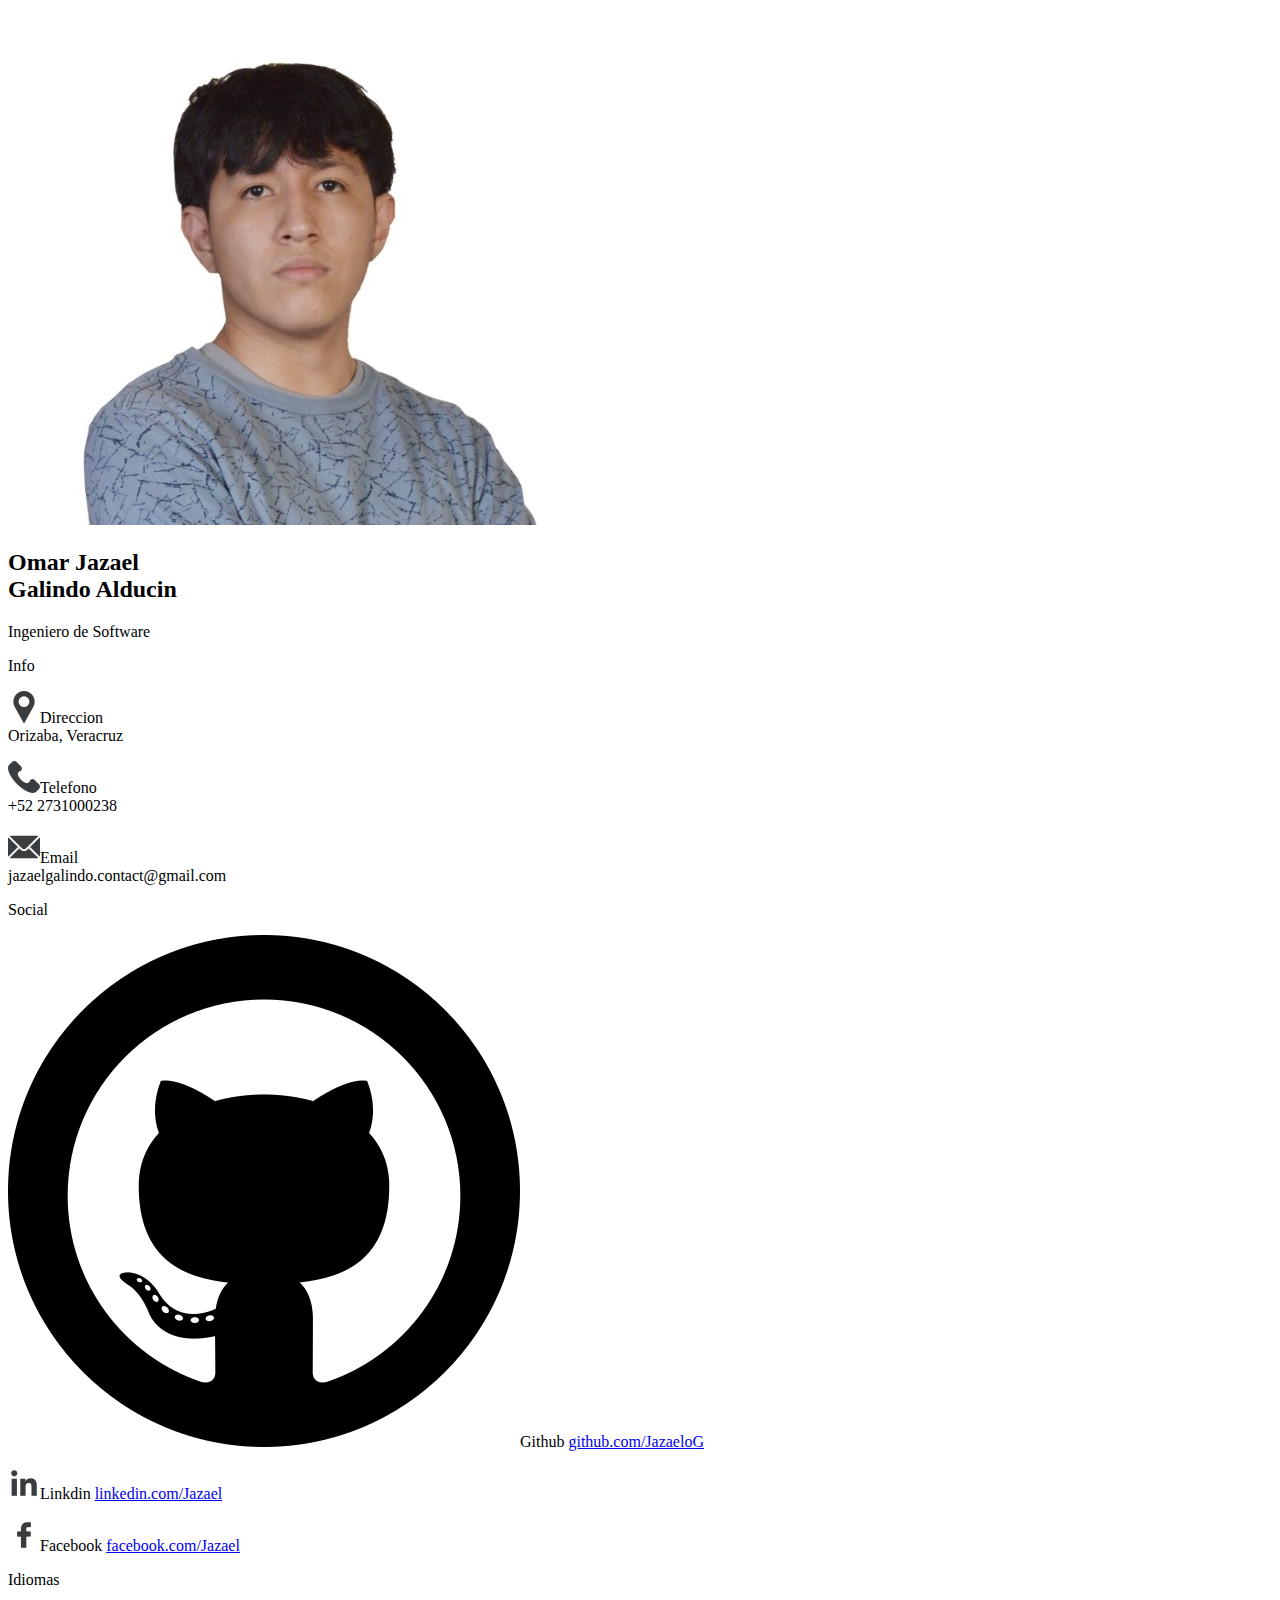
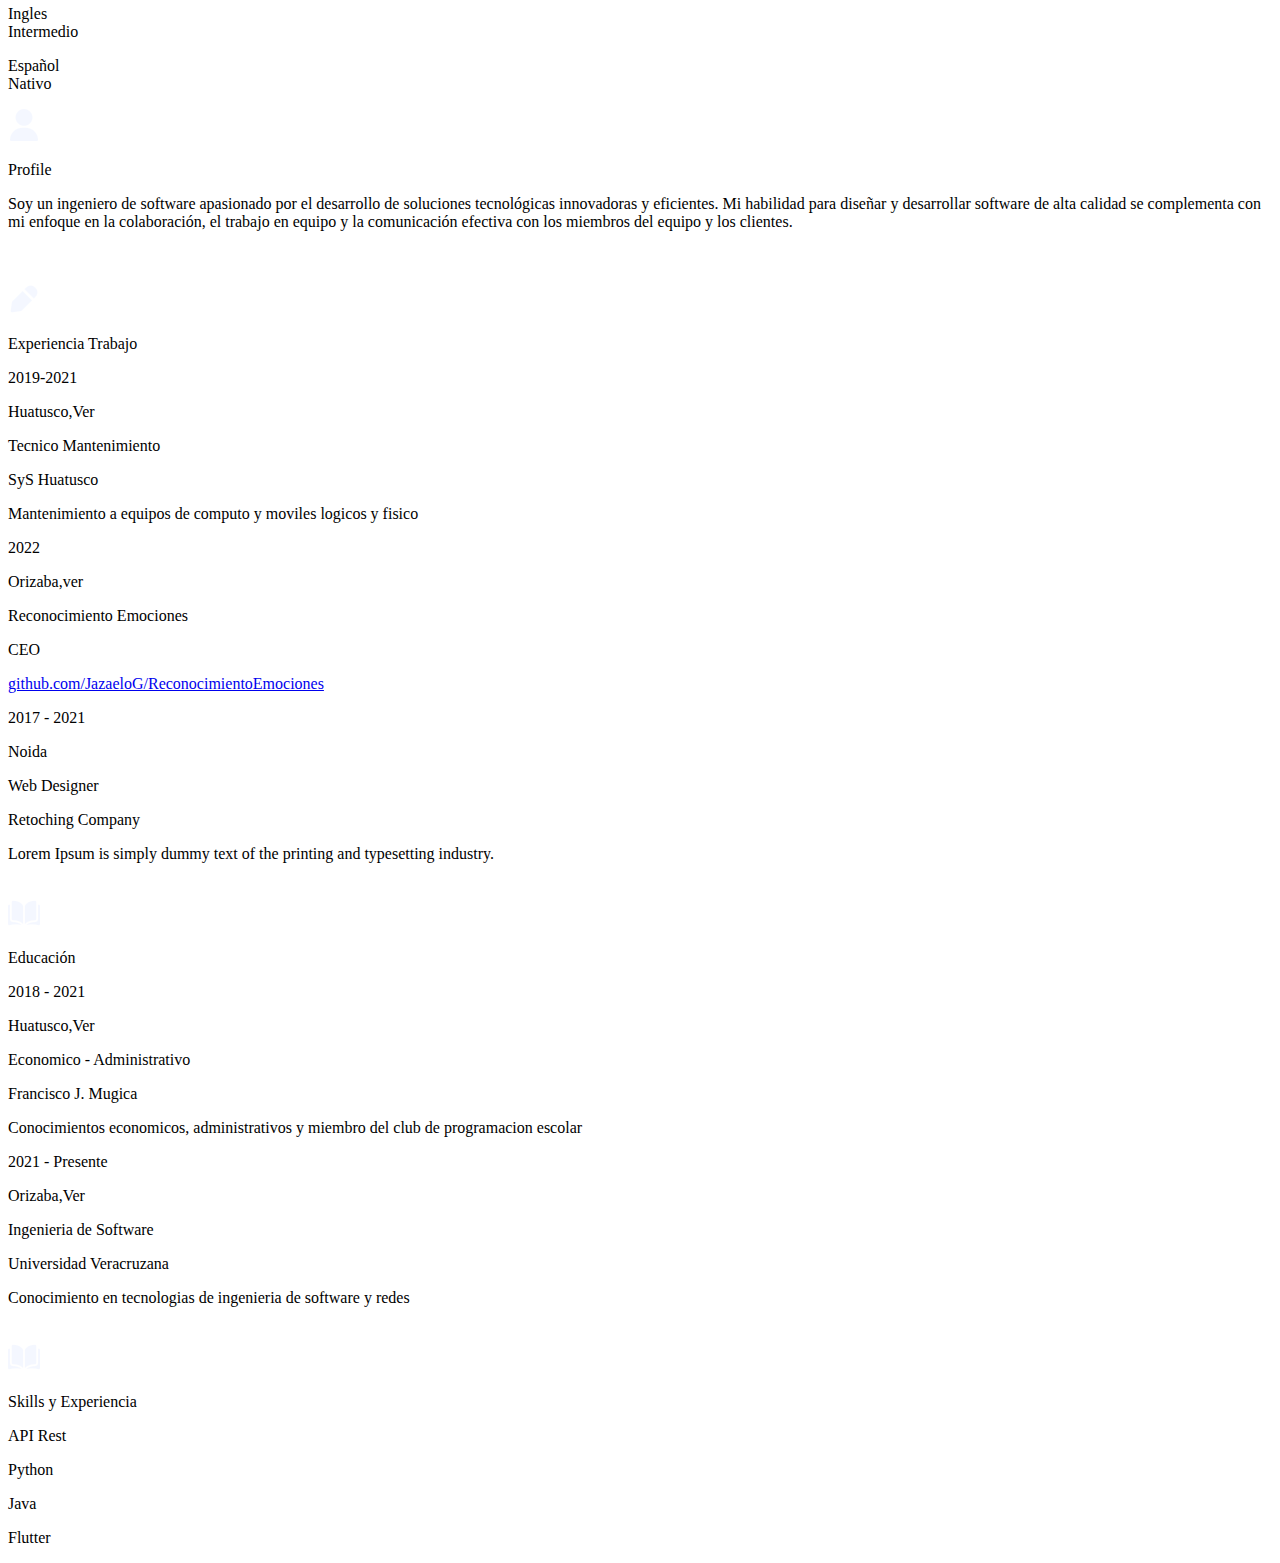
==== index.html @ 89454e0b "Cambios" ====
<!DOCTYPE html>
<html>
<head>
	<title></title>
	<link rel="stylesheet" type="text/css" href="css/style.css">

</head>
<body>

<div class="resume-box">
	
	<div class="left-section">
		<div class="profile">
		<img src="image/profileFoto.jpeg" class="profile-img">
		<div class="blue-box"></div>
		</div>
		<h2 class="name">Omar Jazael <br><span>Galindo Alducin</span></h2>
		<p class="n-p">Ingeniero de Software</p>


		<div class="info">
			<p class="heading">Info</p>
			<p class="p1"><span class="span1"><img src="image/location.png"></span>Direccion<span> <br>Orizaba, Veracruz</span></p>
			<p class="p1"><span class="span1"><img src="image/call.png"></span>Telefono<span> <br>+52 2731000238</span></p>
			<p class="p1"><span class="span1"><img src="image/mail.png"></span>Email<span> <br>jazaelgalindo.contact@gmail.com</span></p>
		</div>

		<div class="info">
			<p class="heading">Social</p>
			<p class="p1"><span class="span1"><img src="image/github.png"></span>Github<span> <a href="https://github.com/JazaeloG">github.com/JazaeloG</a>
			<p class="p1"><span class="span1"><img src="image/linkedin.png"></span>Linkdin<span> <a href="https://www.linkedin.com/in/omar-jazael-galindo-alducin-33a898269/">linkedin.com/Jazael</a>
			<p class="p1"><span class="span1"><img src="image/facebook.png"></span>Facebook<span> <a href="https://www.facebook.com/jazael.galindo/?locale=es_ES">facebook.com/Jazael</a>
		</div>

		<div class="info">
			<p class="heading">Idiomas</p>
			<p class="p1"><span class="span1"></span>Ingles<span> <br>Intermedio</span></p>
			<p class="p1"><span class="span1"></span>Español<span> <br>Nativo</span></p>
		</div>

	</div>

	<div class="right-section">
		<div class="right-heading">
			<img src="image/user.png">
			<p class="p2">Profile</p>
		</div>
		<p class="p3">Soy un ingeniero de software apasionado por el desarrollo de soluciones tecnológicas innovadoras y eficientes. Mi habilidad para diseñar y desarrollar software de alta calidad se complementa con mi enfoque en la colaboración, el trabajo en equipo y la comunicación efectiva con los miembros del equipo y los clientes.</p>

		<div class="clearfix"></div>
		<br><br>
		<div class="right-heading">
			<img src="image/pencil.png">
			<p class="p2">Experiencia Trabajo</p>
		</div>
		<div class="clearfix"></div>
		<div class="lr-box">
		<div class="left">
			<p class="p4">2019-2021</p>
			<p class="p5">Huatusco,Ver</p>
		</div>

		<div class="right">
			<p class="p4">Tecnico Mantenimiento</p>
			<p class="p5">SyS Huatusco</p>
			<p class="p5">Mantenimiento a equipos de computo y moviles logicos y fisico</p>
		</div>
		<div class="clearfix"></div>
		</div>

		<div class="lr-box">
		<div class="left">
			<p class="p4">2022</p>
			<p class="p5">Orizaba,ver</p>
		</div>

		<div class="right">
			<p class="p4">Reconocimiento Emociones</p>
			<p class="p5">CEO</p>
			<a href="https://github.com/JazaeloG/ReconocerEmociones">github.com/JazaeloG/ReconocimientoEmociones</a>
		</div>
		<div class="clearfix"></div>
		</div>

		<div class="lr-box">
		<div class="left">
			<p class="p4">2017 - 2021</p>
			<p class="p5">Noida</p>
		</div>

		<div class="right">
			<p class="p4">Web Designer</p>
			<p class="p5">Retoching Company</p>
			<p class="p5">Lorem Ipsum is simply dummy text of the printing and typesetting industry.</p>
		</div>
		<div class="clearfix"></div>
		</div>


		<br>
		<div class="right-heading">
			<img src="image/edu.png">
			<p class="p2">Educación</p>
		</div>
		<div class="clearfix"></div>
		<div class="lr-box">
		<div class="left">
			<p class="p4">2018 - 2021</p>
			<p class="p5">Huatusco,Ver</p>
		</div>

		<div class="right">
			<p class="p4">Economico - Administrativo</p>
			<p class="p5">Francisco J. Mugica</p>
			<p class="p5">Conocimientos economicos, administrativos y miembro del club de programacion escolar </p>
		</div>
		<div class="clearfix"></div>
		</div>

		<div class="lr-box">
		<div class="left">
			<p class="p4">2021 - Presente</p>
			<p class="p5">Orizaba,Ver</p>
		</div>

		<div class="right">
			<p class="p4">Ingenieria de Software</p>
			<p class="p5">Universidad Veracruzana</p>
			<p class="p5">Conocimiento en tecnologias de ingenieria de software y redes </p>
		</div>
		<div class="clearfix"></div>
		</div>

		<br>
		<div class="right-heading">
			<img src="image/edu.png">
			<p class="p2">Skills y Experiencia</p>
		</div>
		<div class="clearfix"></div>
		<div class="s-box">
			<p class="p6">API Rest</p>
			<div id="progress"></div>
			<p class="p6">Python</p>
			<div id="progress2"></div>
			
		</div>
		<div class="s-box">
			<p class="p6">Java</p>
			<div id="progress2"></div>
			<p class="p6">Flutter</p>
			<div id="progress3"></div>
		</div>


		<div class="clearfix"></div>

	</div>

		<div class="clearfix"></div>

</div>
</body>
</html>
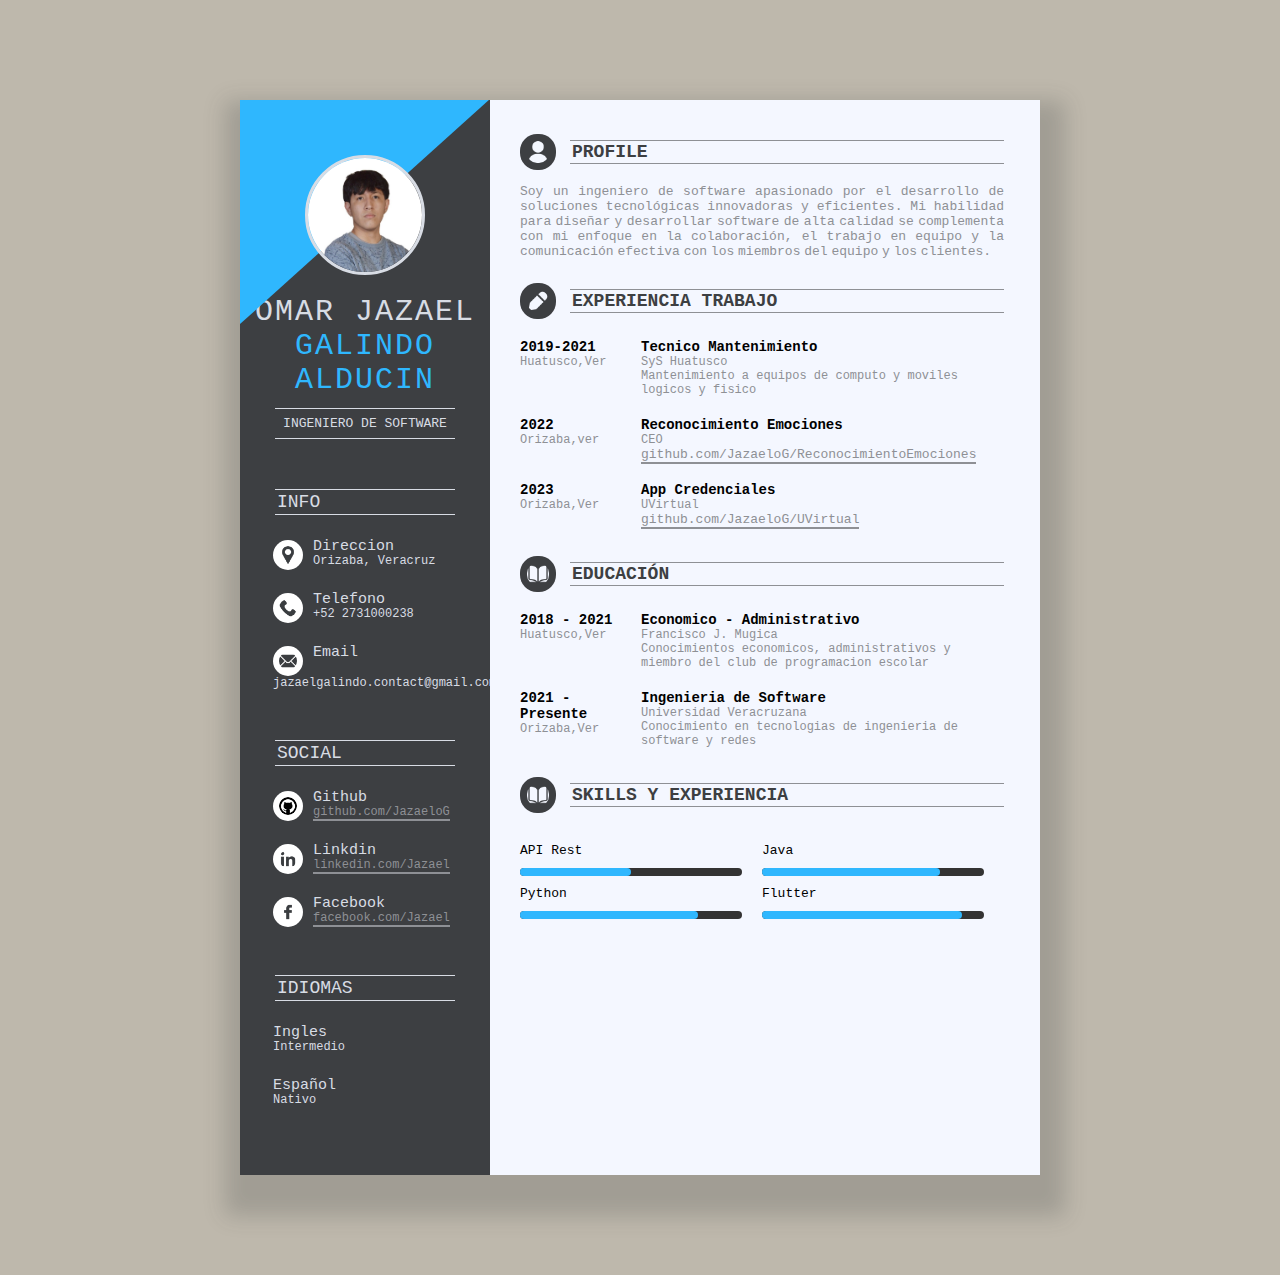
==== commit af7a5fd7: "Cambios Definitivos" ====
--- a/index.html
+++ b/index.html
@@ -2,7 +2,7 @@
 <html>
 <head>
 	<title></title>
-	<link rel="stylesheet" type="text/css" href="css/style.css">
+	<link rel="stylesheet" type="text/css" href="style.css">
 
 </head>
 <body>
@@ -84,14 +84,14 @@
 
 		<div class="lr-box">
 		<div class="left">
-			<p class="p4">2017 - 2021</p>
-			<p class="p5">Noida</p>
+			<p class="p4">2023</p>
+			<p class="p5">Orizaba,Ver</p>
 		</div>
 
 		<div class="right">
-			<p class="p4">Web Designer</p>
-			<p class="p5">Retoching Company</p>
-			<p class="p5">Lorem Ipsum is simply dummy text of the printing and typesetting industry.</p>
+			<p class="p4">App Credenciales</p>
+			<p class="p5">UVirtual</p>
+			<a href="https://github.com/JazaeloG/uvirtual">github.com/JazaeloG/UVirtual</a>
 		</div>
 		<div class="clearfix"></div>
 		</div>
--- a/style.css
+++ b/style.css
@@ -0,0 +1,267 @@
+:root{
+	--bgcolor:#beb8ac;
+	--blue:#2fb7fe;
+	--black:#3D3F42;
+	--white:#f4f7ff;
+	--gray:#d8dce4;
+	--lightgray:#8e9095;
+}
+*{
+	margin: 0px;
+	padding: 0px;
+	box-sizing: border-box;
+	font-family: monospace;
+}
+body{
+	background: var(--bgcolor);
+}
+.clearfix{
+	clear: both;
+}
+.resume-box{
+	width: 800px;
+	height: 1075px;
+	margin: 100px auto;
+	background: var(--white);
+	box-shadow: 5px 21px 20px 20px #3d3f4238;
+}
+.left-section{
+	background: var(--black);
+	width: 250px;
+	height: 1075px;
+	float: left;
+}
+.profile{
+	overflow: hidden;
+	position: relative;
+}
+.blue-box{
+    width: 257px;
+    height: 407px;
+    background: var(--blue);
+    margin-left: -100px;
+    transform: rotateZ(48deg);
+    margin-top: -178px;
+    
+}
+.profile-img{
+	    position: absolute;
+    z-index: 9;
+    width: 120px;
+    height: 120px;
+    transform: translate(-50%, -50%);
+    left: 50%;
+    top: 50%;
+    border-radius: 50%;
+    border: 3px solid var(--gray);
+}
+.name{
+    color: var(--gray);
+    text-align: center;
+    margin-top: -34px;
+    font-size: 30px;
+    letter-spacing: 2px;
+    font-weight: 400;
+    text-transform: uppercase;
+}
+.name span{
+	color: var(--blue);
+}
+.n-p{
+	width: 180px;
+    margin: 0 auto;
+    text-align: center;
+    padding: 7px;
+    border-bottom: 1px solid var(--gray);
+    border-top: 1px solid var(--gray);
+    color: var(--gray);
+    margin-top: 11px;
+    text-transform: uppercase;
+}
+.info{
+	margin-top: 50px;
+}
+.heading{
+	width: 180px;
+    margin: 0 auto;
+    padding: 2px;
+    border-bottom: 1px solid var(--gray);
+    border-top: 1px solid var(--gray);
+    color: var(--gray);
+    margin-top: 10px;
+    text-transform: uppercase;
+    font-size: 18px;
+}
+.p1{
+	color: var(--gray);
+	width: 184px;
+	margin: 0 auto;
+	margin-top: 25px;
+	font-size: 15px;
+    line-height: 14px;
+}
+.p1 span{
+	font-size: 12px;
+}
+.span1 img{
+	background: white;
+    width: 30px;
+    padding: 6px;
+    border-radius: 16px;
+    float: left;
+    margin-right: 10px;
+}
+.right-section{
+	padding: 40px 30px;
+    background: var(--white);
+    width: 68%;
+    float: left;
+    height: 1000px;
+}
+.right-heading img{
+	background: #3d3f42;
+    width: 36px;
+    padding: 7px;
+    border-radius: 17px;
+    float: left;
+    display: inline-block;
+    margin-top: -6px;
+}
+.p2{
+    margin: 0 auto;
+    padding: 2px;
+    border-bottom: 1px solid var(--lightgray);
+    border-top: 1px solid var(--lightgray);
+    color: var(--black);
+    text-transform: uppercase;
+    font-size: 18px;
+    font-weight: bolder;
+    margin-left: 50px;
+    line-height: 18px;
+}
+.p3{
+	margin-top: 20px;
+	color: var(--lightgray);
+	text-align: justify;
+	word-spacing: -4px;
+}
+.left{
+	width: 25%;
+	float: left;
+}
+.right{
+	width: 75%;
+	float: left;
+}
+.lr-box{
+	margin-top: 20px;
+	margin-bottom: 20px;
+}
+.p4{
+	font-size: 14px;
+	font-weight: 600;
+}
+.p5{
+	font-size: 12px;
+	color: var(--lightgray);
+}
+.s-box{
+	width: 50%;
+    float: left;
+    padding: 20px 20px 20px 0px;
+}
+#progress {
+    background: #333;
+    border-radius: 13px;
+    height: 8px;
+    width: 100%;
+}
+
+#progress:after {
+    content: '';
+    display: block;
+    background: var(--blue);
+    width: 50%;
+    height: 100%;
+    border-radius: 9px;
+}
+#progress1 {
+    background: #333;
+    border-radius: 13px;
+    height: 8px;
+    width: 100%;
+}
+
+#progress1:after {
+    content: '';
+    display: block;
+    background: var(--blue);
+    width: 40%;
+    height: 100%;
+    border-radius: 9px;
+}
+#progress2 {
+    background: #333;
+    border-radius: 13px;
+    height: 8px;
+    width: 100%;
+}
+
+#progress2:after {
+    content: '';
+    display: block;
+    background: var(--blue);
+    width: 80%;
+    height: 100%;
+    border-radius: 9px;
+}
+
+#progress3 {
+    background: #333;
+    border-radius: 13px;
+    height: 8px;
+    width: 100%;
+}
+
+#progress3:after {
+    content: '';
+    display: block;
+    background: var(--blue);
+    width: 90%;
+    height: 100%;
+    border-radius: 9px;
+}
+.p6{
+	margin-top: 10px;
+	margin-bottom: 10px;
+}
+.h-img{
+	margin-top: 25px;
+    width: 45px;
+    margin-right: 45px;
+}
+
+a {
+    text-decoration: none; 
+    color: #8e9095; 
+    border-bottom: 2px solid #8e9095; 
+    transition: all 0.2s ease-in-out; 
+  }
+  
+  a:hover {
+    color: #2fb7fe; 
+    border-bottom-color: #8e9095;
+}
+
+b {
+    text-decoration: none; 
+    color: #8e9095; 
+    border-bottom: 2px solid #8e9095; 
+    transition: all 0.2s ease-in-out; 
+  }
+  
+  b:hover {
+    color: #2fb7fe; 
+    border-bottom-color: #8e9095;
+  }
+  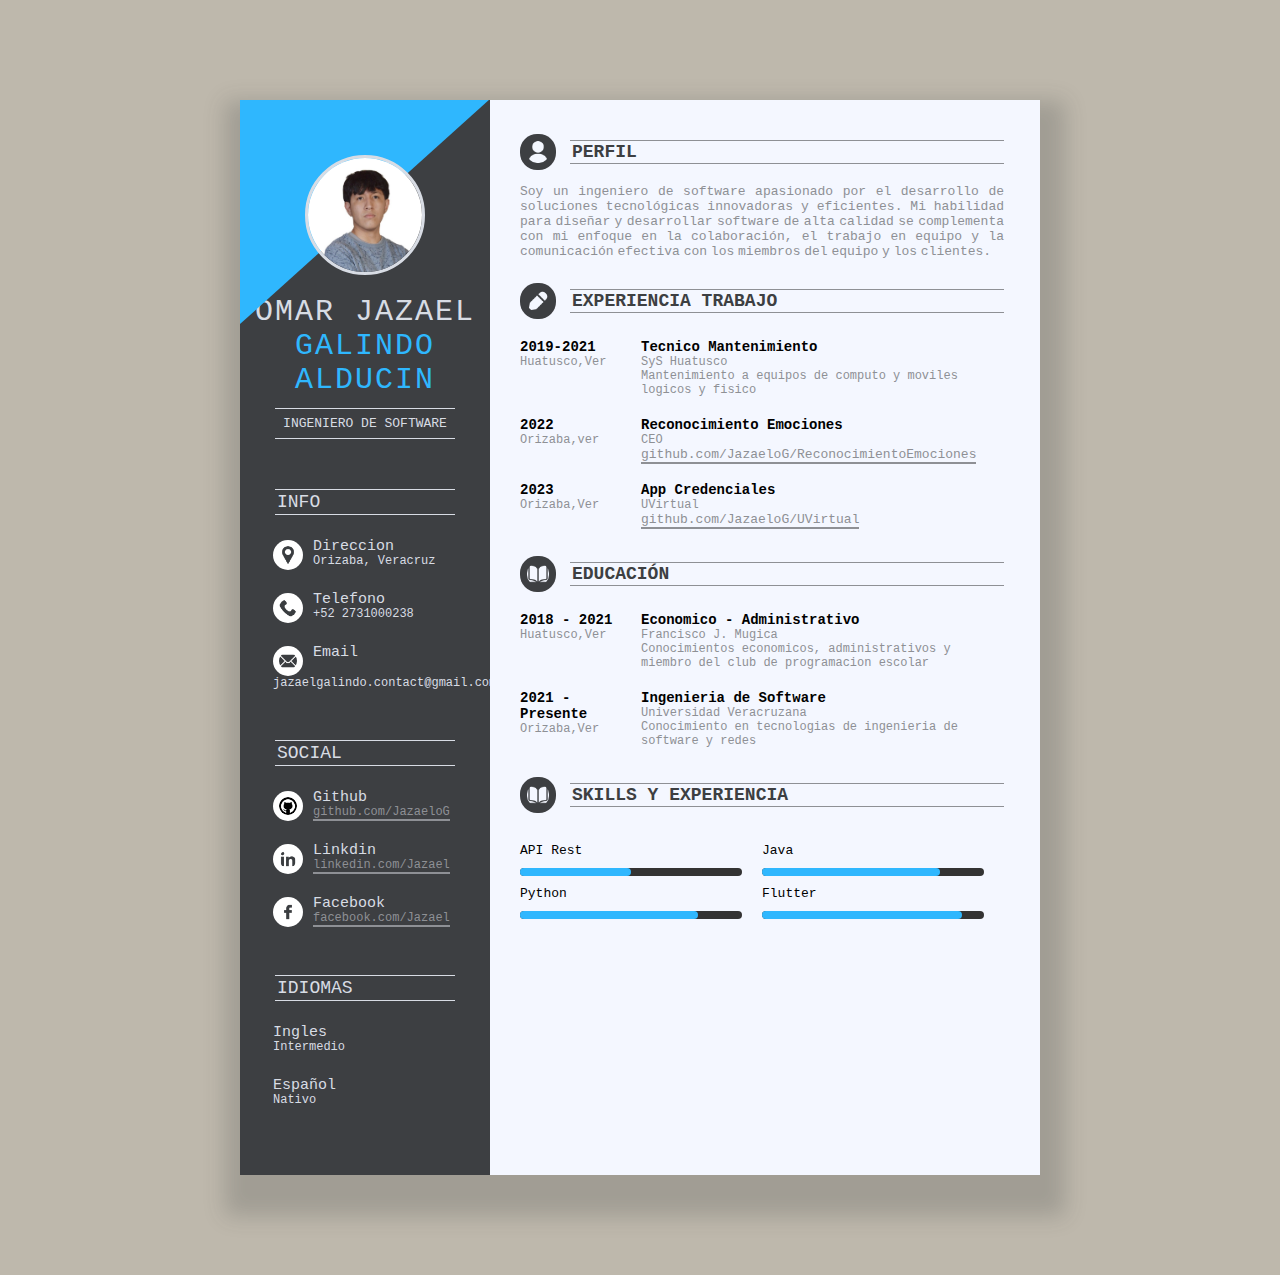
==== commit e5f90bc3: "Perfil" ====
--- a/index.html
+++ b/index.html
@@ -1,7 +1,7 @@
 <!DOCTYPE html>
 <html>
 <head>
-	<title></title>
+	<title>CV_OmarJazael</title>
 	<link rel="stylesheet" type="text/css" href="style.css">
 
 </head>
@@ -43,7 +43,7 @@
 	<div class="right-section">
 		<div class="right-heading">
 			<img src="image/user.png">
-			<p class="p2">Profile</p>
+			<p class="p2">Perfil</p>
 		</div>
 		<p class="p3">Soy un ingeniero de software apasionado por el desarrollo de soluciones tecnológicas innovadoras y eficientes. Mi habilidad para diseñar y desarrollar software de alta calidad se complementa con mi enfoque en la colaboración, el trabajo en equipo y la comunicación efectiva con los miembros del equipo y los clientes.</p>
 
@@ -77,7 +77,7 @@
 		<div class="right">
 			<p class="p4">Reconocimiento Emociones</p>
 			<p class="p5">CEO</p>
-			<a href="https://github.com/JazaeloG/ReconocerEmociones">github.com/JazaeloG/ReconocimientoEmociones</a>
+			<a href="./proyectoEmociones/emociones.html">github.com/JazaeloG/ReconocimientoEmociones</a>
 		</div>
 		<div class="clearfix"></div>
 		</div>
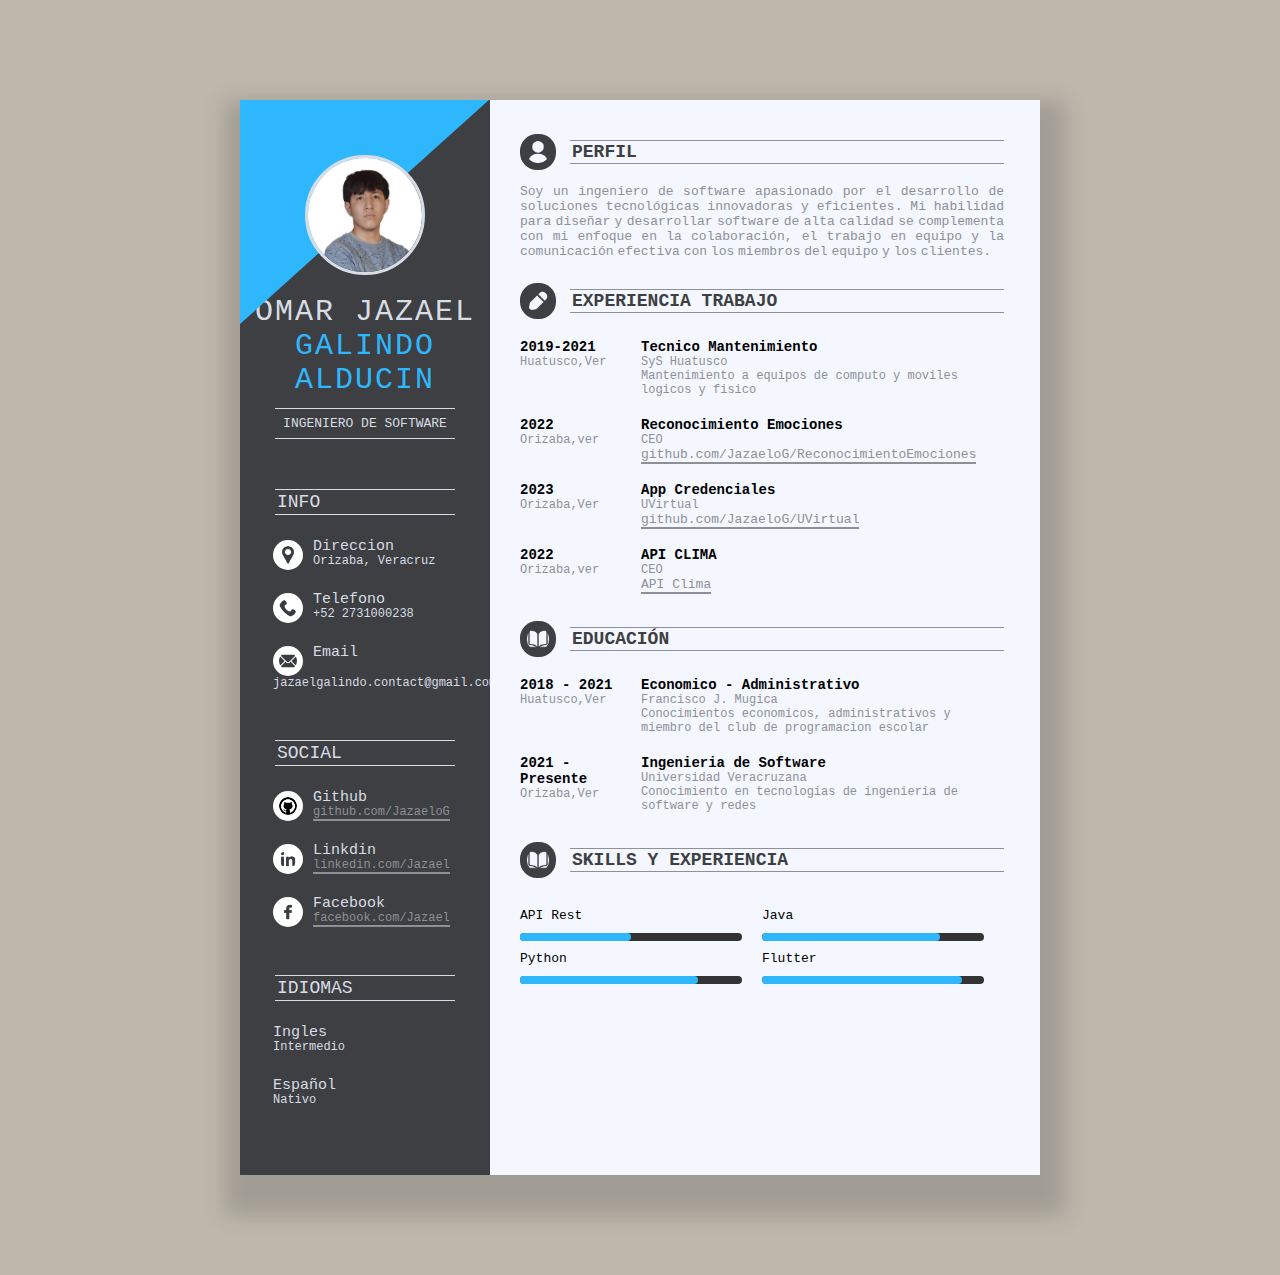
==== commit 4d4e272d: "APIClima_Added" ====
--- a/index.html
+++ b/index.html
@@ -96,6 +96,21 @@
 		<div class="clearfix"></div>
 		</div>
 
+		<div class="lr-box">
+			<div class="left">
+				<p class="p4">2022</p>
+				<p class="p5">Orizaba,ver</p>
+			</div>
+	
+			<div class="right">
+				<p class="p4">API CLIMA</p>
+				<p class="p5">CEO</p>
+				<a href="./climaAPI/index.html">API Clima</a>
+			</div>
+			<div class="clearfix"></div>
+			</div>
+	
+
 
 		<br>
 		<div class="right-heading">
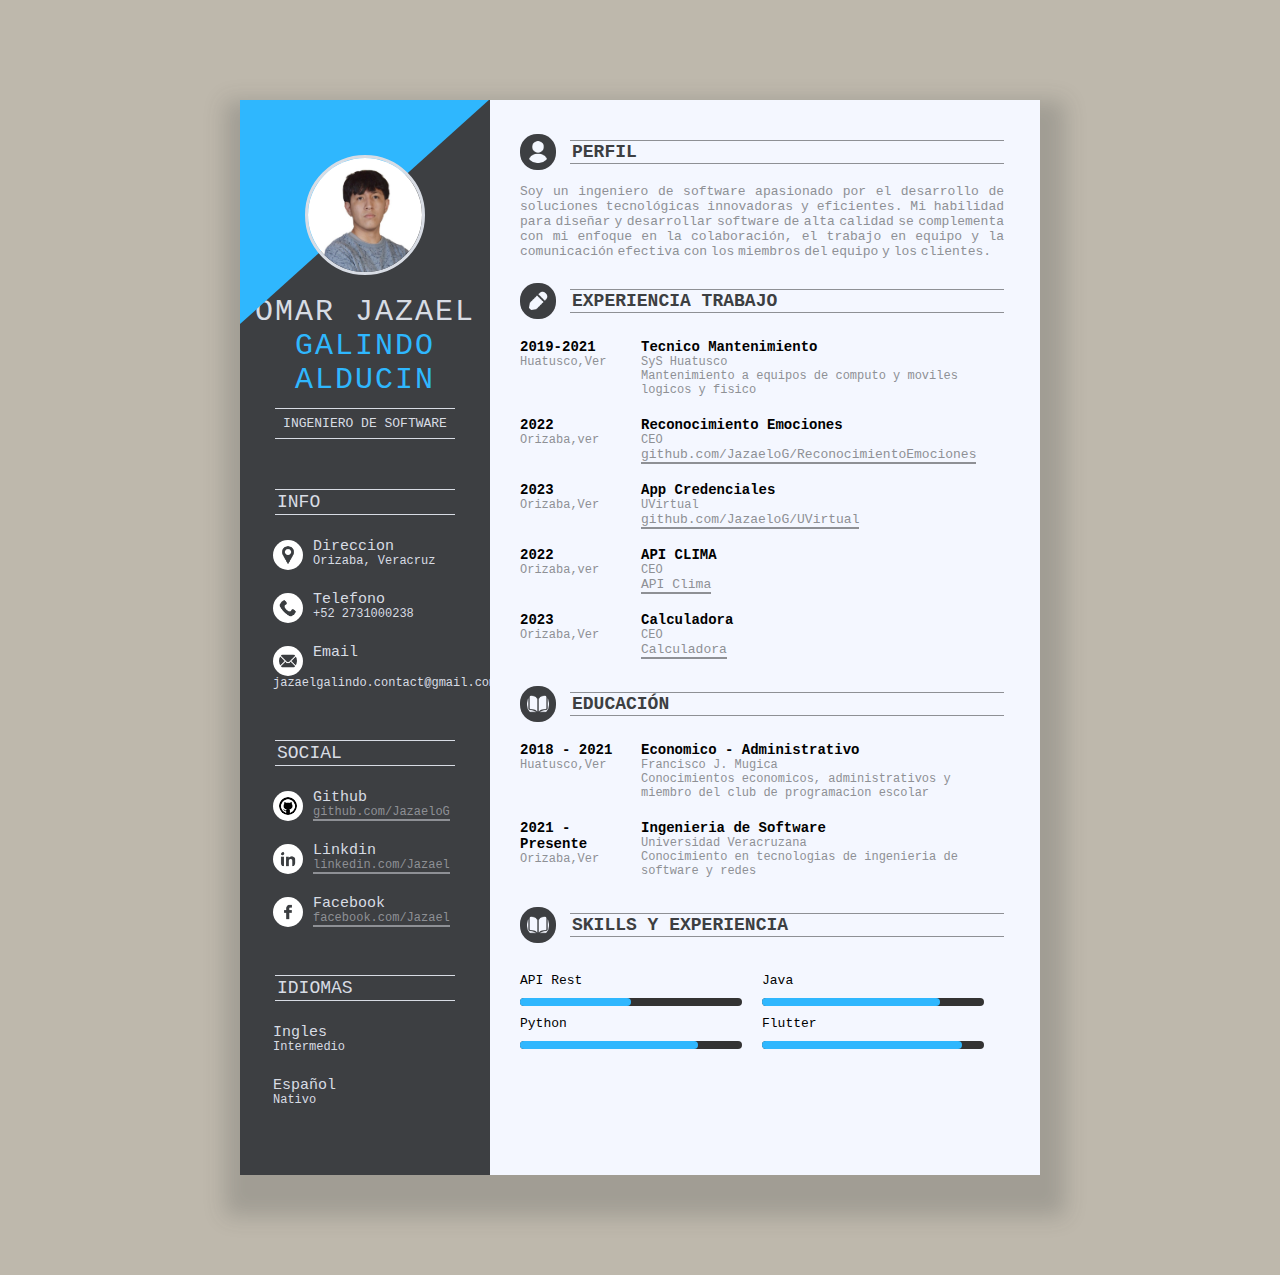
==== commit 08dc5a04: "Link_a_Calculadora" ====
--- a/index.html
+++ b/index.html
@@ -109,7 +109,19 @@
 			</div>
 			<div class="clearfix"></div>
 			</div>
-	
+			<div class="lr-box">
+				<div class="left">
+					<p class="p4">2023</p>
+					<p class="p5">Orizaba,Ver</p>
+				</div>
+		
+				<div class="right">
+					<p class="p4">Calculadora</p>
+					<p class="p5">CEO</p>
+					<a href="./calculadora/calculadora.html">Calculadora</a>
+				</div>
+				<div class="clearfix"></div>
+				</div>
 
 
 		<br>
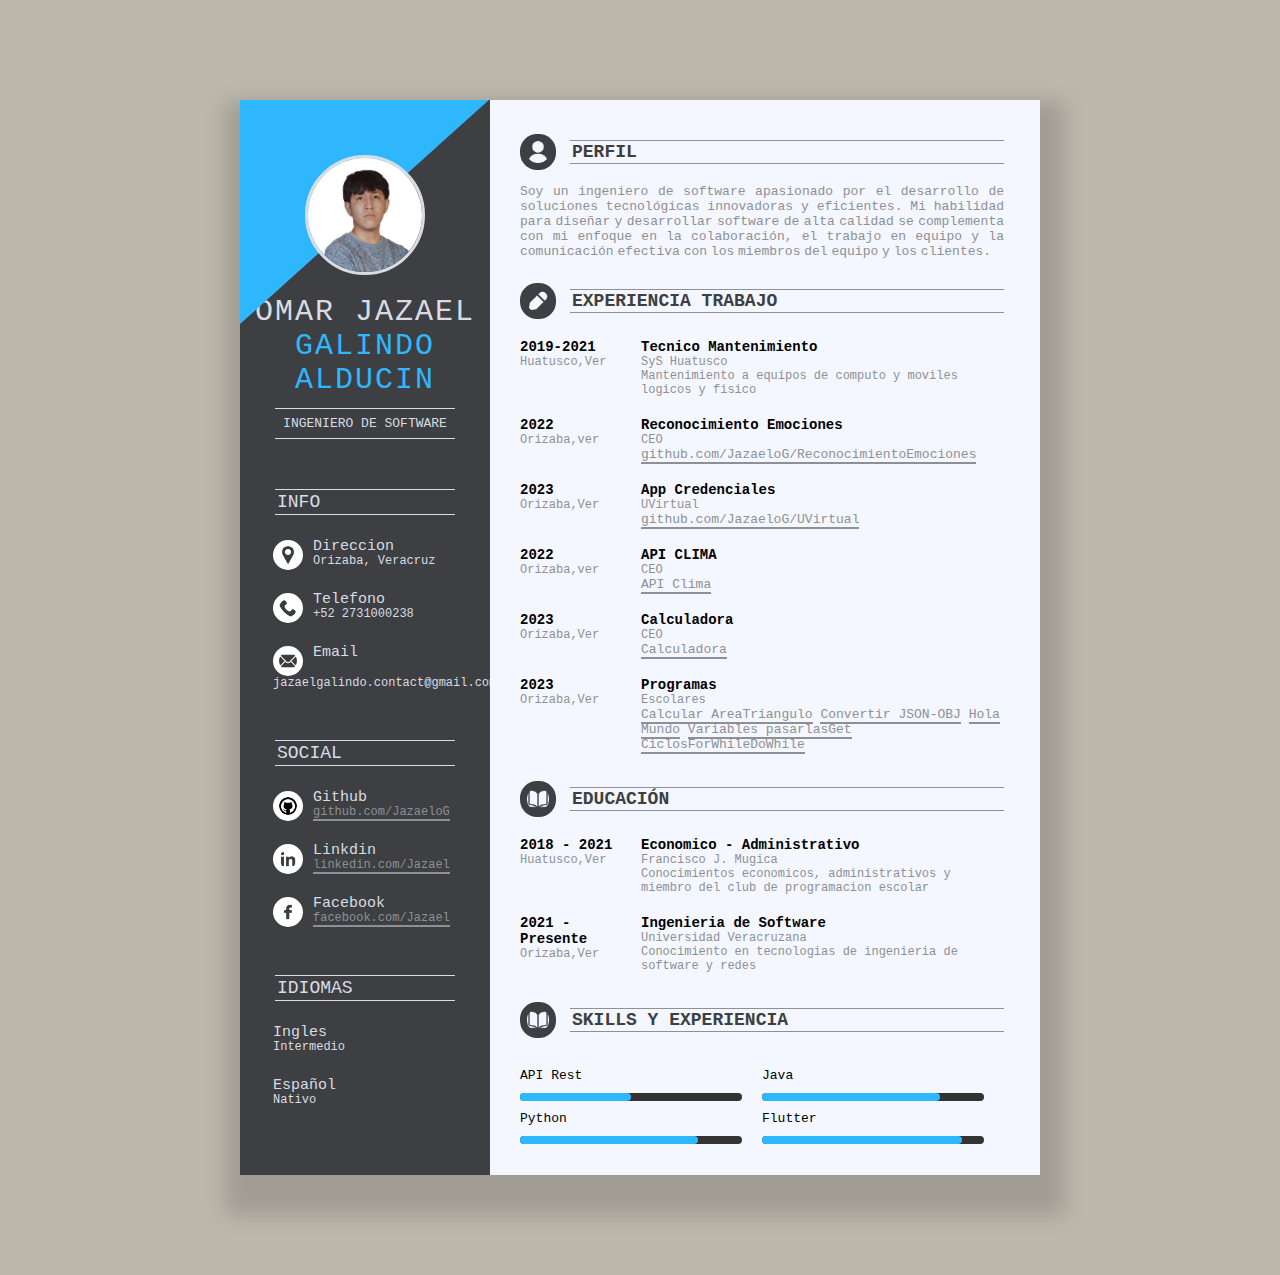
==== commit f1b38907: "ProgramasPequeños" ====
--- a/index.html
+++ b/index.html
@@ -122,8 +122,23 @@
 				</div>
 				<div class="clearfix"></div>
 				</div>
-
-
+			<div class="lr-box">
+				<div class="left">
+					<p class="p4">2023</p>
+					<p class="p5">Orizaba,Ver</p>
+				</div>
+		
+				<div class="right">
+					<p class="p4">Programas</p>
+					<p class="p5">Escolares</p>
+					<a href="./operadores/operadores.html">Calcular AreaTriangulo</a>
+					<a href="./json/alumno.html">Convertir JSON-OBJ</a>
+					<a href="./holaMundo/holamundo.html">Hola Mundo</a> 
+					<a href="./variables/variables.html">Variables pasarlasGet</a>
+					<a href="./ciclos/ciclosforwhile.html">CiclosForWhileDoWhile</a> 
+				</div>
+				<div class="clearfix"></div>
+				</div>
 		<br>
 		<div class="right-heading">
 			<img src="image/edu.png">
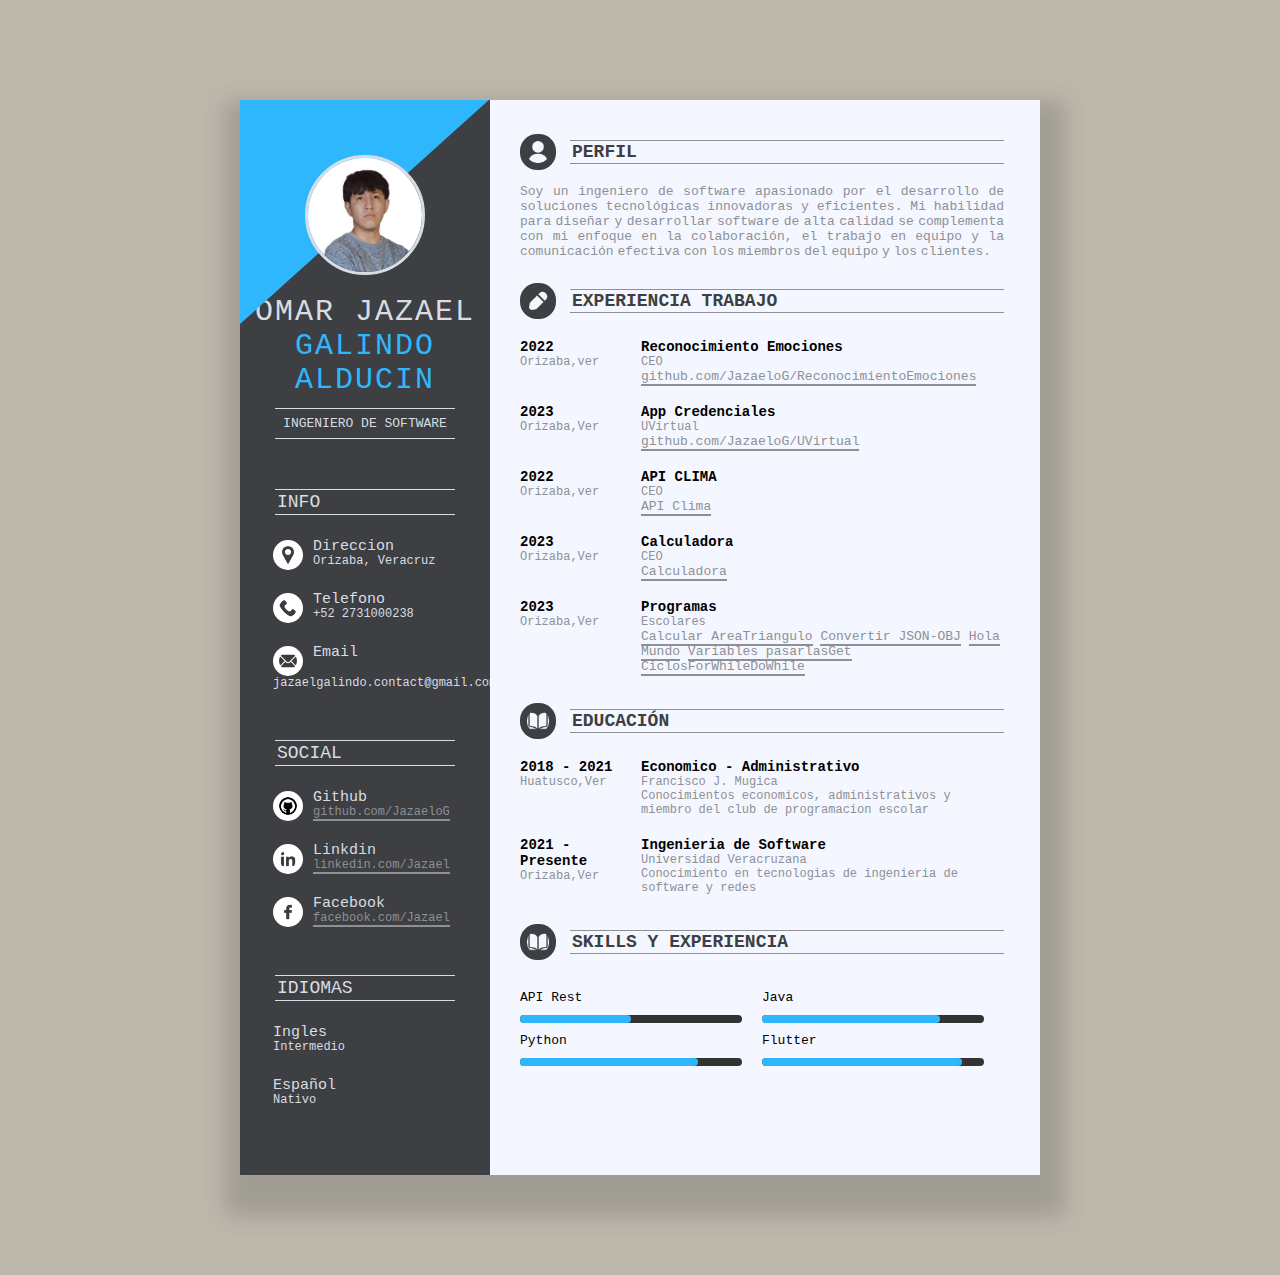
==== commit 38878b8a: "actual" ====
--- a/index.html
+++ b/index.html
@@ -54,19 +54,7 @@
 			<p class="p2">Experiencia Trabajo</p>
 		</div>
 		<div class="clearfix"></div>
-		<div class="lr-box">
-		<div class="left">
-			<p class="p4">2019-2021</p>
-			<p class="p5">Huatusco,Ver</p>
-		</div>
 
-		<div class="right">
-			<p class="p4">Tecnico Mantenimiento</p>
-			<p class="p5">SyS Huatusco</p>
-			<p class="p5">Mantenimiento a equipos de computo y moviles logicos y fisico</p>
-		</div>
-		<div class="clearfix"></div>
-		</div>
 
 		<div class="lr-box">
 		<div class="left">
